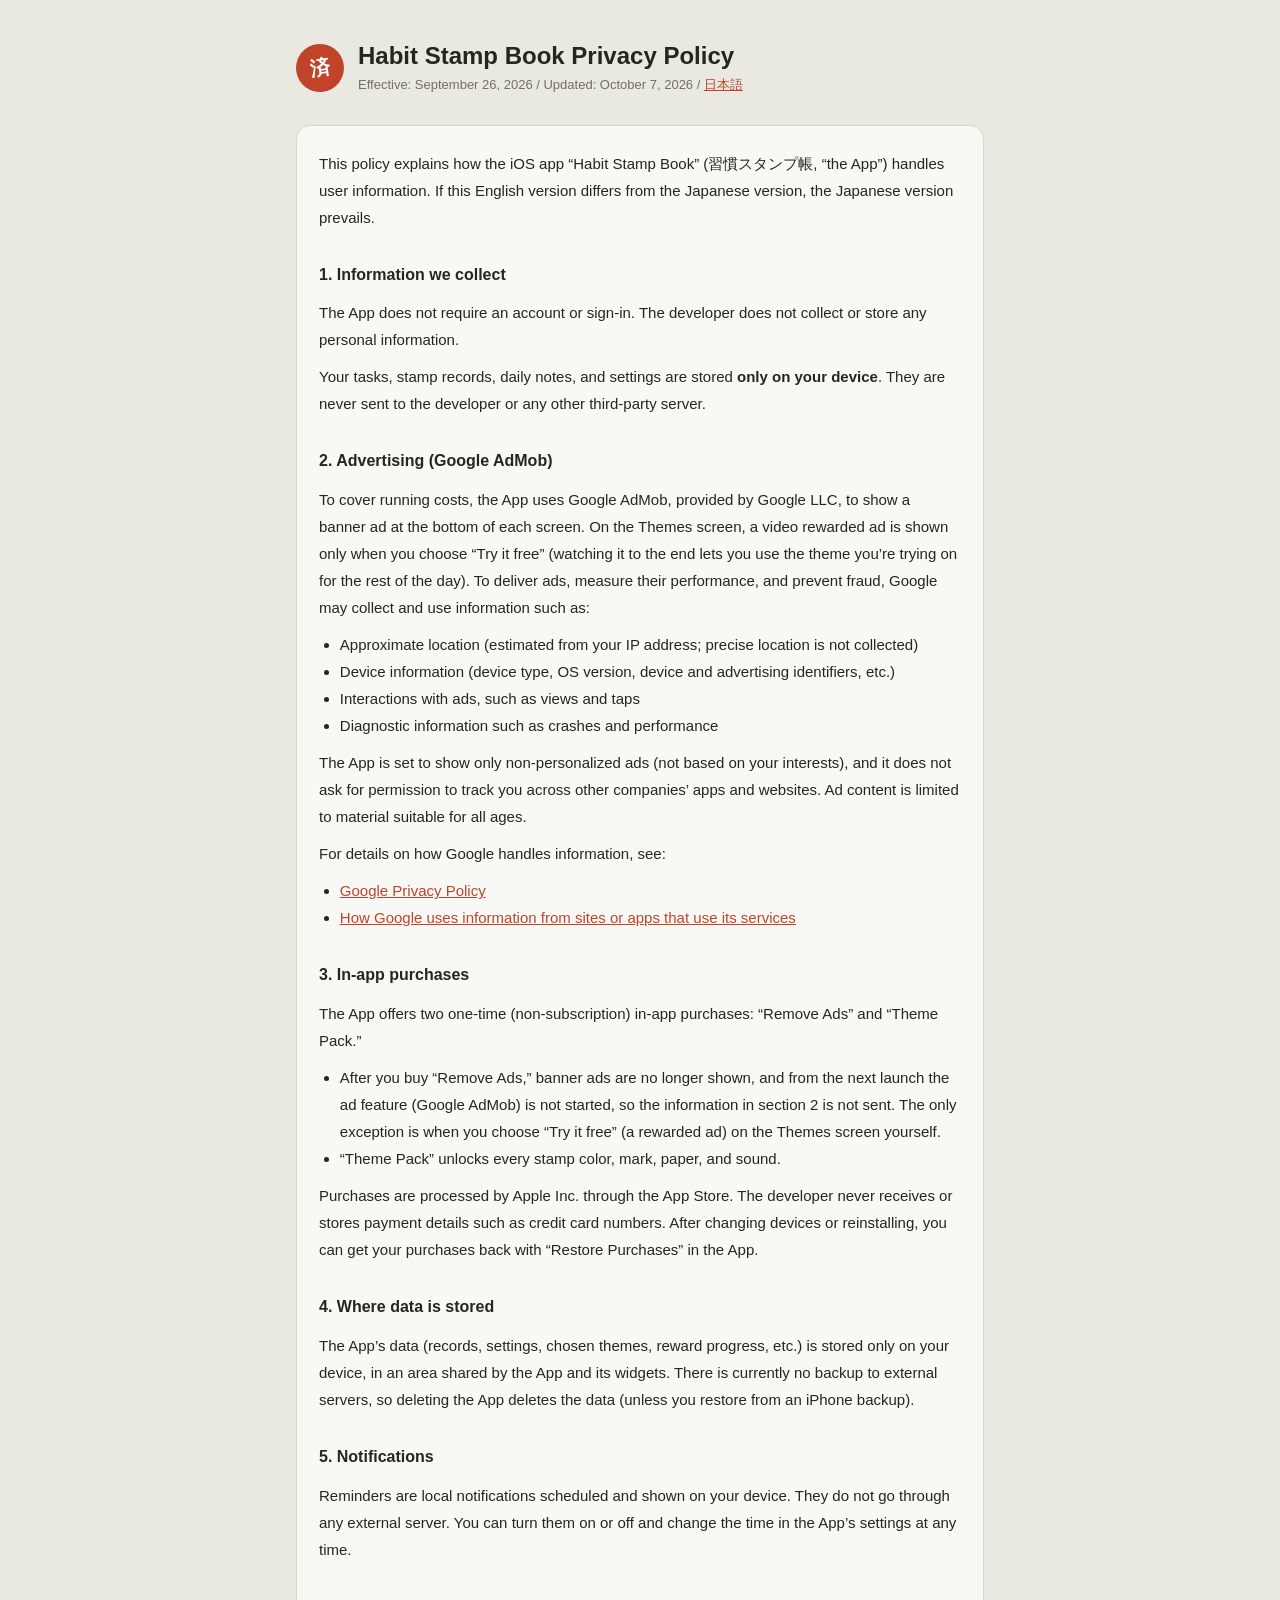
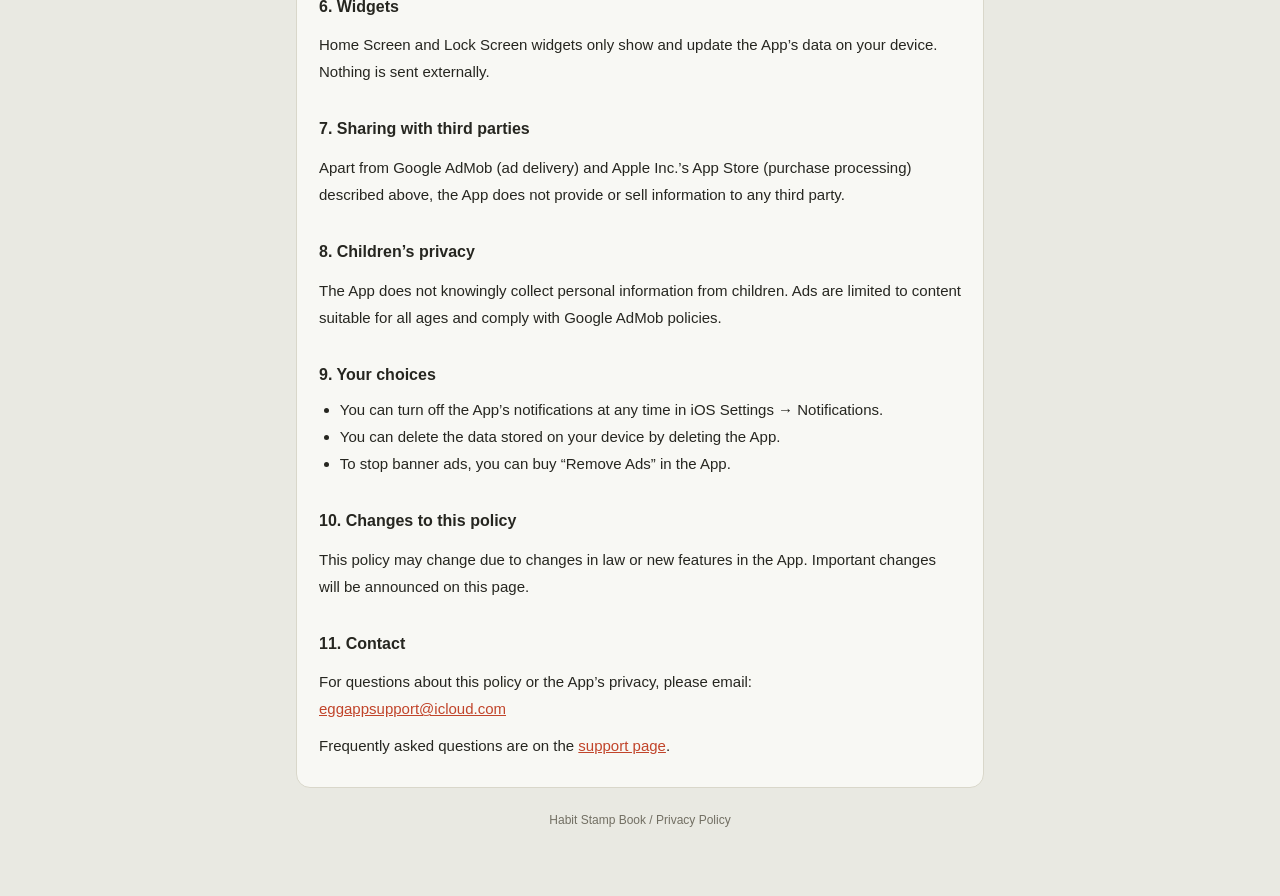
==== en/index.html @ 2d4dc134 "Add English pages and update for 1.2 (Settings tab, Theme Pack, rewarded ads) Co-Authored-By: Claude" ====
<!DOCTYPE html>
<html lang="en">
<head>
<meta charset="utf-8">
<meta name="viewport" content="width=device-width, initial-scale=1">
<title>Habit Stamp Book Privacy Policy</title>
<meta name="description" content="How the iOS app Habit Stamp Book handles user information">
<link rel="stylesheet" href="../style.css">
</head>
<body>
<main>
  <header>
    <div class="stamp" aria-hidden="true">済</div>
    <div>
      <h1>Habit Stamp Book Privacy Policy</h1>
      <p class="sub">Effective: September 26, 2026 / Updated: October 7, 2026 / <a href="../">日本語</a></p>
    </div>
  </header>

  <div class="card">
    <p style="margin-top:16px">This policy explains how the iOS app “Habit Stamp Book” (習慣スタンプ帳, “the App”) handles user information. If this English version differs from the Japanese version, the Japanese version prevails.</p>

    <h2>1. Information we collect</h2>
    <p>The App does not require an account or sign-in. The developer does not collect or store any personal information.</p>
    <p>Your tasks, stamp records, daily notes, and settings are stored <b>only on your device</b>. They are never sent to the developer or any other third-party server.</p>

    <h2>2. Advertising (Google AdMob)</h2>
    <p>To cover running costs, the App uses Google AdMob, provided by Google LLC, to show a banner ad at the bottom of each screen. On the Themes screen, a video rewarded ad is shown only when you choose “Try it free” (watching it to the end lets you use the theme you’re trying on for the rest of the day). To deliver ads, measure their performance, and prevent fraud, Google may collect and use information such as:</p>
    <ul>
      <li>Approximate location (estimated from your IP address; precise location is not collected)</li>
      <li>Device information (device type, OS version, device and advertising identifiers, etc.)</li>
      <li>Interactions with ads, such as views and taps</li>
      <li>Diagnostic information such as crashes and performance</li>
    </ul>
    <p>The App is set to show only non-personalized ads (not based on your interests), and it does not ask for permission to track you across other companies’ apps and websites. Ad content is limited to material suitable for all ages.</p>
    <p>For details on how Google handles information, see:</p>
    <ul>
      <li><a href="https://policies.google.com/privacy">Google Privacy Policy</a></li>
      <li><a href="https://policies.google.com/technologies/partner-sites">How Google uses information from sites or apps that use its services</a></li>
    </ul>

    <h2>3. In-app purchases</h2>
    <p>The App offers two one-time (non-subscription) in-app purchases: “Remove Ads” and “Theme Pack.”</p>
    <ul>
      <li>After you buy “Remove Ads,” banner ads are no longer shown, and from the next launch the ad feature (Google AdMob) is not started, so the information in section 2 is not sent. The only exception is when you choose “Try it free” (a rewarded ad) on the Themes screen yourself.</li>
      <li>“Theme Pack” unlocks every stamp color, mark, paper, and sound.</li>
    </ul>
    <p>Purchases are processed by Apple Inc. through the App Store. The developer never receives or stores payment details such as credit card numbers. After changing devices or reinstalling, you can get your purchases back with “Restore Purchases” in the App.</p>

    <h2>4. Where data is stored</h2>
    <p>The App’s data (records, settings, chosen themes, reward progress, etc.) is stored only on your device, in an area shared by the App and its widgets. There is currently no backup to external servers, so deleting the App deletes the data (unless you restore from an iPhone backup).</p>

    <h2>5. Notifications</h2>
    <p>Reminders are local notifications scheduled and shown on your device. They do not go through any external server. You can turn them on or off and change the time in the App’s settings at any time.</p>

    <h2>6. Widgets</h2>
    <p>Home Screen and Lock Screen widgets only show and update the App’s data on your device. Nothing is sent externally.</p>

    <h2>7. Sharing with third parties</h2>
    <p>Apart from Google AdMob (ad delivery) and Apple Inc.’s App Store (purchase processing) described above, the App does not provide or sell information to any third party.</p>

    <h2>8. Children’s privacy</h2>
    <p>The App does not knowingly collect personal information from children. Ads are limited to content suitable for all ages and comply with Google AdMob policies.</p>

    <h2>9. Your choices</h2>
    <ul>
      <li>You can turn off the App’s notifications at any time in iOS Settings → Notifications.</li>
      <li>You can delete the data stored on your device by deleting the App.</li>
      <li>To stop banner ads, you can buy “Remove Ads” in the App.</li>
    </ul>

    <h2>10. Changes to this policy</h2>
    <p>This policy may change due to changes in law or new features in the App. Important changes will be announced on this page.</p>

    <h2>11. Contact</h2>
    <p>For questions about this policy or the App’s privacy, please email:<br>
    <a href="mailto:eggappsupport@icloud.com">eggappsupport@icloud.com</a></p>
    <p>Frequently asked questions are on the <a href="support/">support page</a>.</p>
  </div>
  <footer>Habit Stamp Book / Privacy Policy</footer>
</main>
</body>
</html>
---- style.css ----
:root {
  --bg: #E9E9E2; --surface: #F8F8F4; --ink: #262620; --ink-soft: #726F63;
  --line: #D9D7CA; --accent: #C1442A; --wash: #F6EEE8;
  color-scheme: light dark;
}
@media (prefers-color-scheme: dark) {
  :root { --bg: #171713; --surface: #211F1A; --ink: #EFEBE0; --ink-soft: #A6A192;
          --line: #383527; --accent: #E2643F; --wash: #2C2117; }
}
* { box-sizing: border-box; }
body {
  margin: 0; background: var(--bg); color: var(--ink);
  font-family: -apple-system, "Hiragino Sans", "Hiragino Kaku Gothic ProN", "Noto Sans JP", sans-serif;
  line-height: 1.8; -webkit-text-size-adjust: 100%;
}
main { max-width: 720px; margin: 0 auto; padding: 40px 16px 64px; }
header { display: flex; align-items: center; gap: 14px; margin-bottom: 28px; }
.stamp {
  flex: none; width: 48px; height: 48px; border-radius: 50%; background: var(--accent); color: #FFFDFA;
  display: flex; align-items: center; justify-content: center; font-weight: 700; font-size: 20px;
  transform: rotate(-8deg);
}
h1 { font-size: 24px; margin: 0; line-height: 1.3; }
.sub { color: var(--ink-soft); font-size: 13px; margin: 2px 0 0; }
.card { background: var(--surface); border: 1px solid var(--line); border-radius: 14px; padding: 8px 22px 18px; }
h2 { font-size: 16px; margin: 26px 0 6px; padding-top: 4px; }
h2:first-child { margin-top: 14px; }
p, li { font-size: 15px; }
ul { padding-left: 1.3em; margin: 6px 0; }
a { color: var(--accent); }
.note { background: var(--wash); border-radius: 8px; padding: 10px 14px; font-size: 14px; }
footer { color: var(--ink-soft); font-size: 12px; margin-top: 22px; text-align: center; }
.card p { margin: 10px 0; }
footer a { color: var(--ink-soft); }
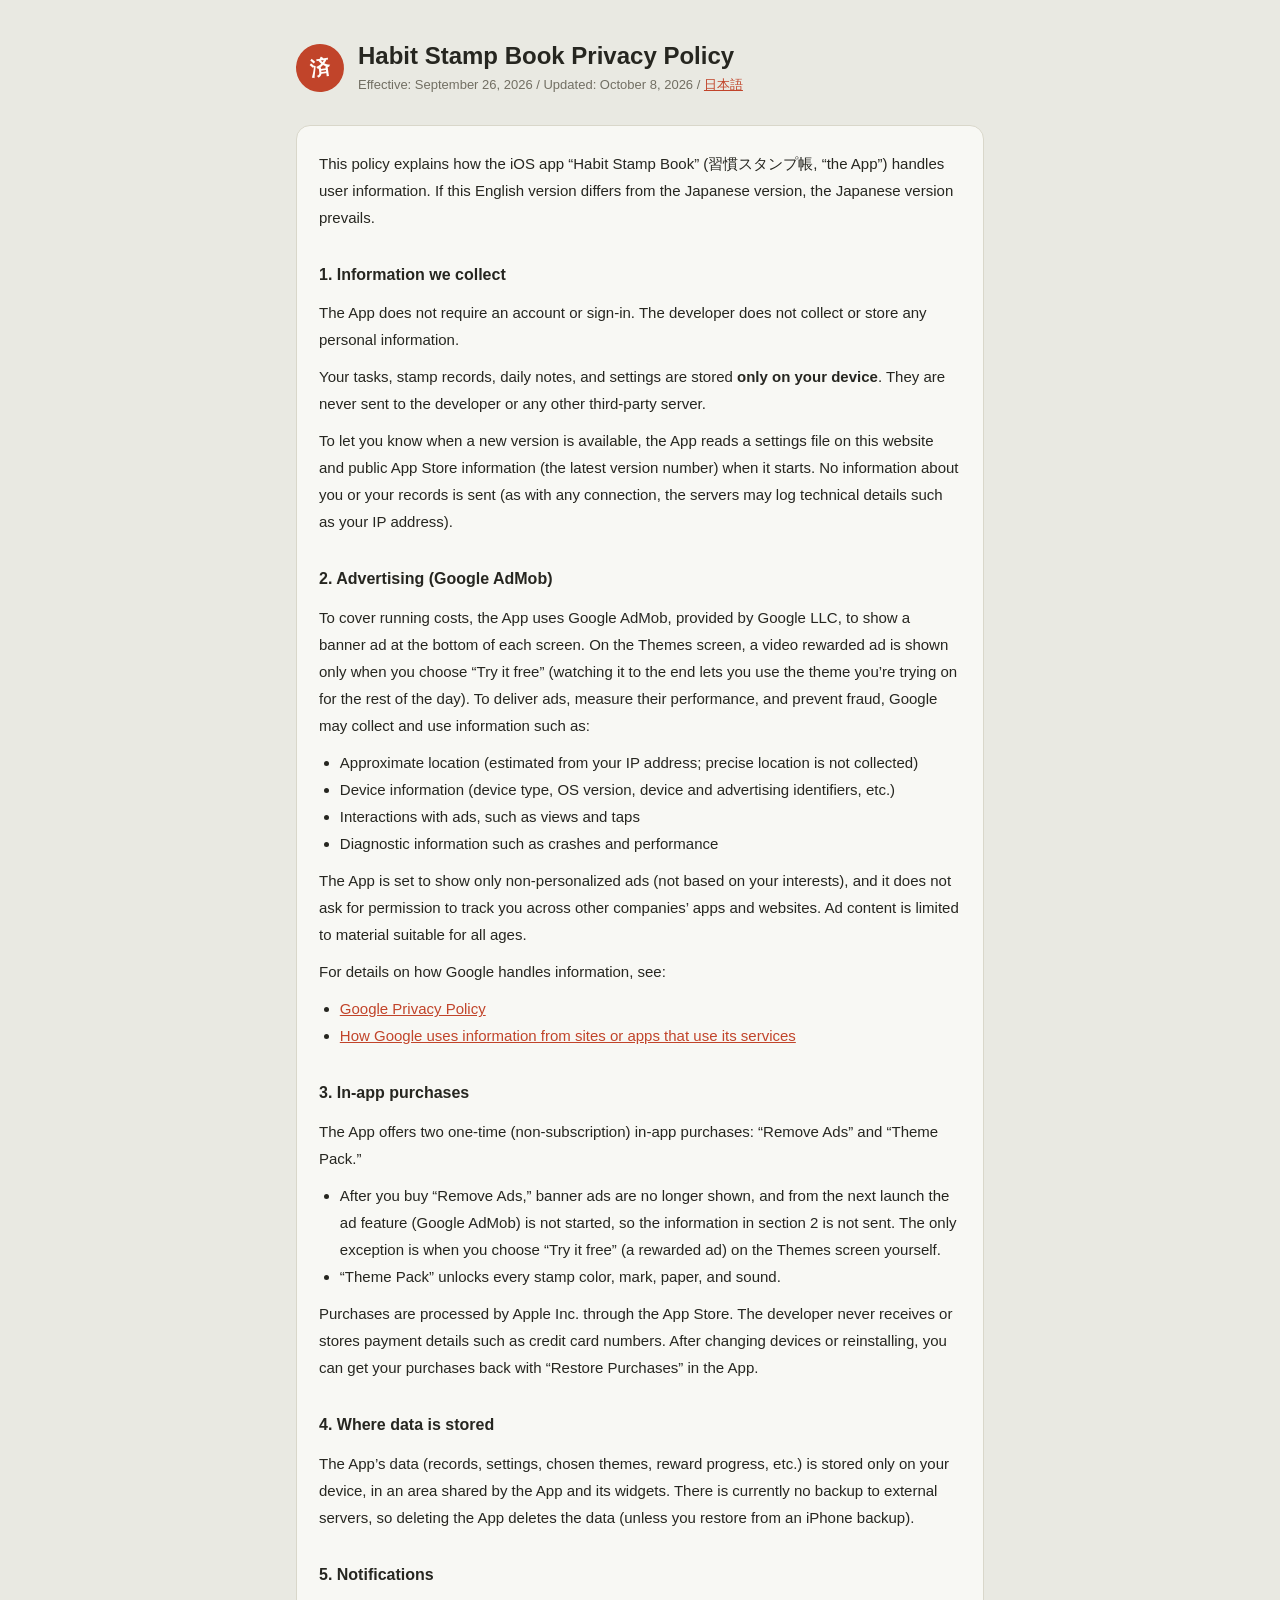
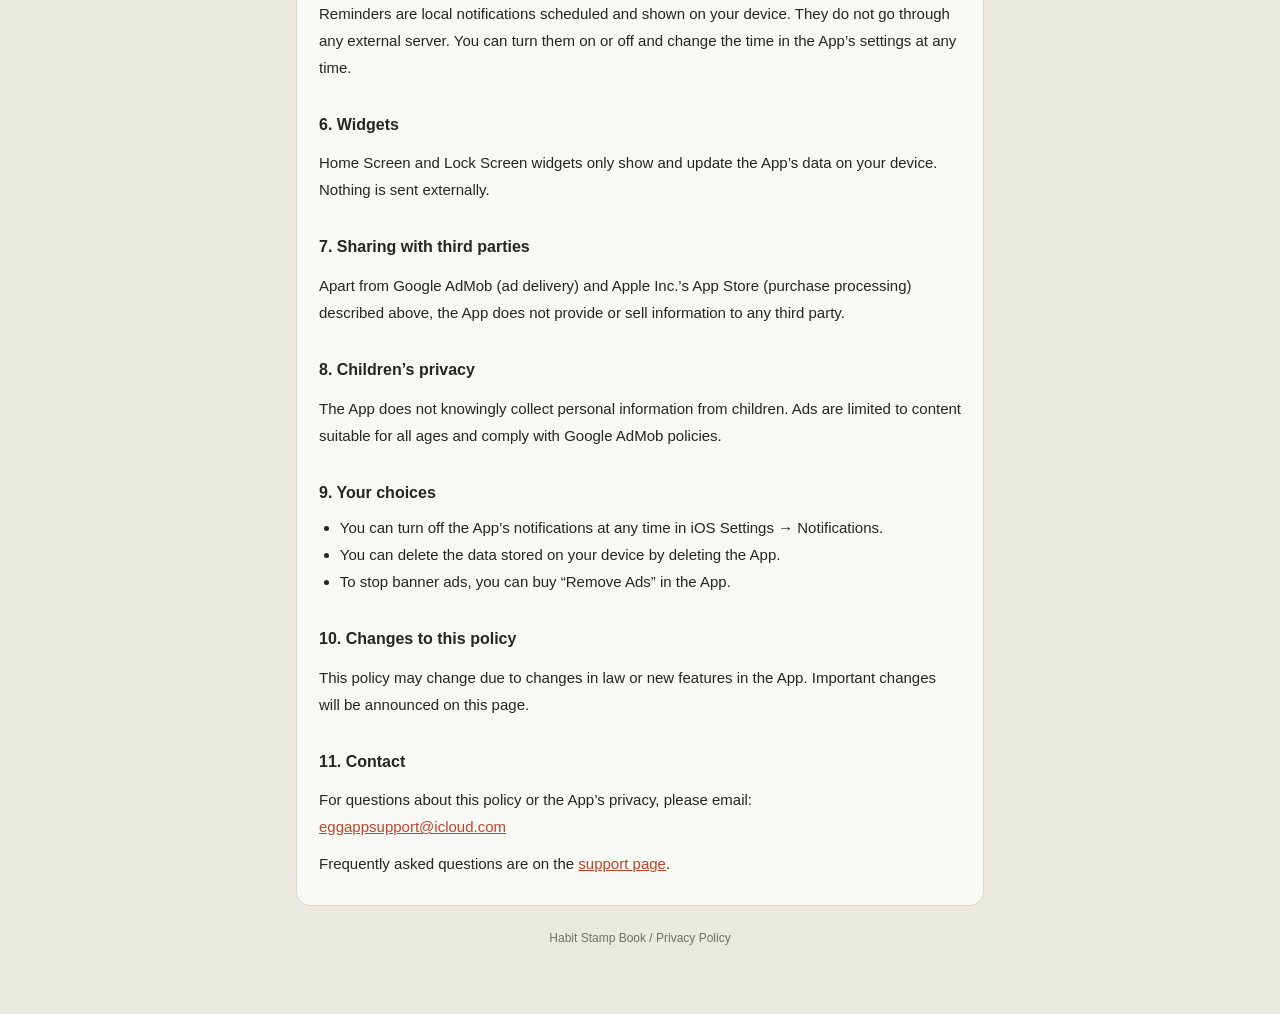
==== commit d5e95263: "Add update.json and mention the new-version check in the privacy policy Co-Authored-By: Claude Opus " ====
--- a/en/index.html
+++ b/en/index.html
@@ -13,7 +13,7 @@
     <div class="stamp" aria-hidden="true">済</div>
     <div>
       <h1>Habit Stamp Book Privacy Policy</h1>
-      <p class="sub">Effective: September 26, 2026 / Updated: October 7, 2026 / <a href="../">日本語</a></p>
+      <p class="sub">Effective: September 26, 2026 / Updated: October 8, 2026 / <a href="../">日本語</a></p>
     </div>
   </header>
 
@@ -23,6 +23,7 @@
     <h2>1. Information we collect</h2>
     <p>The App does not require an account or sign-in. The developer does not collect or store any personal information.</p>
     <p>Your tasks, stamp records, daily notes, and settings are stored <b>only on your device</b>. They are never sent to the developer or any other third-party server.</p>
+    <p>To let you know when a new version is available, the App reads a settings file on this website and public App Store information (the latest version number) when it starts. No information about you or your records is sent (as with any connection, the servers may log technical details such as your IP address).</p>
 
     <h2>2. Advertising (Google AdMob)</h2>
     <p>To cover running costs, the App uses Google AdMob, provided by Google LLC, to show a banner ad at the bottom of each screen. On the Themes screen, a video rewarded ad is shown only when you choose “Try it free” (watching it to the end lets you use the theme you’re trying on for the rest of the day). To deliver ads, measure their performance, and prevent fraud, Google may collect and use information such as:</p>
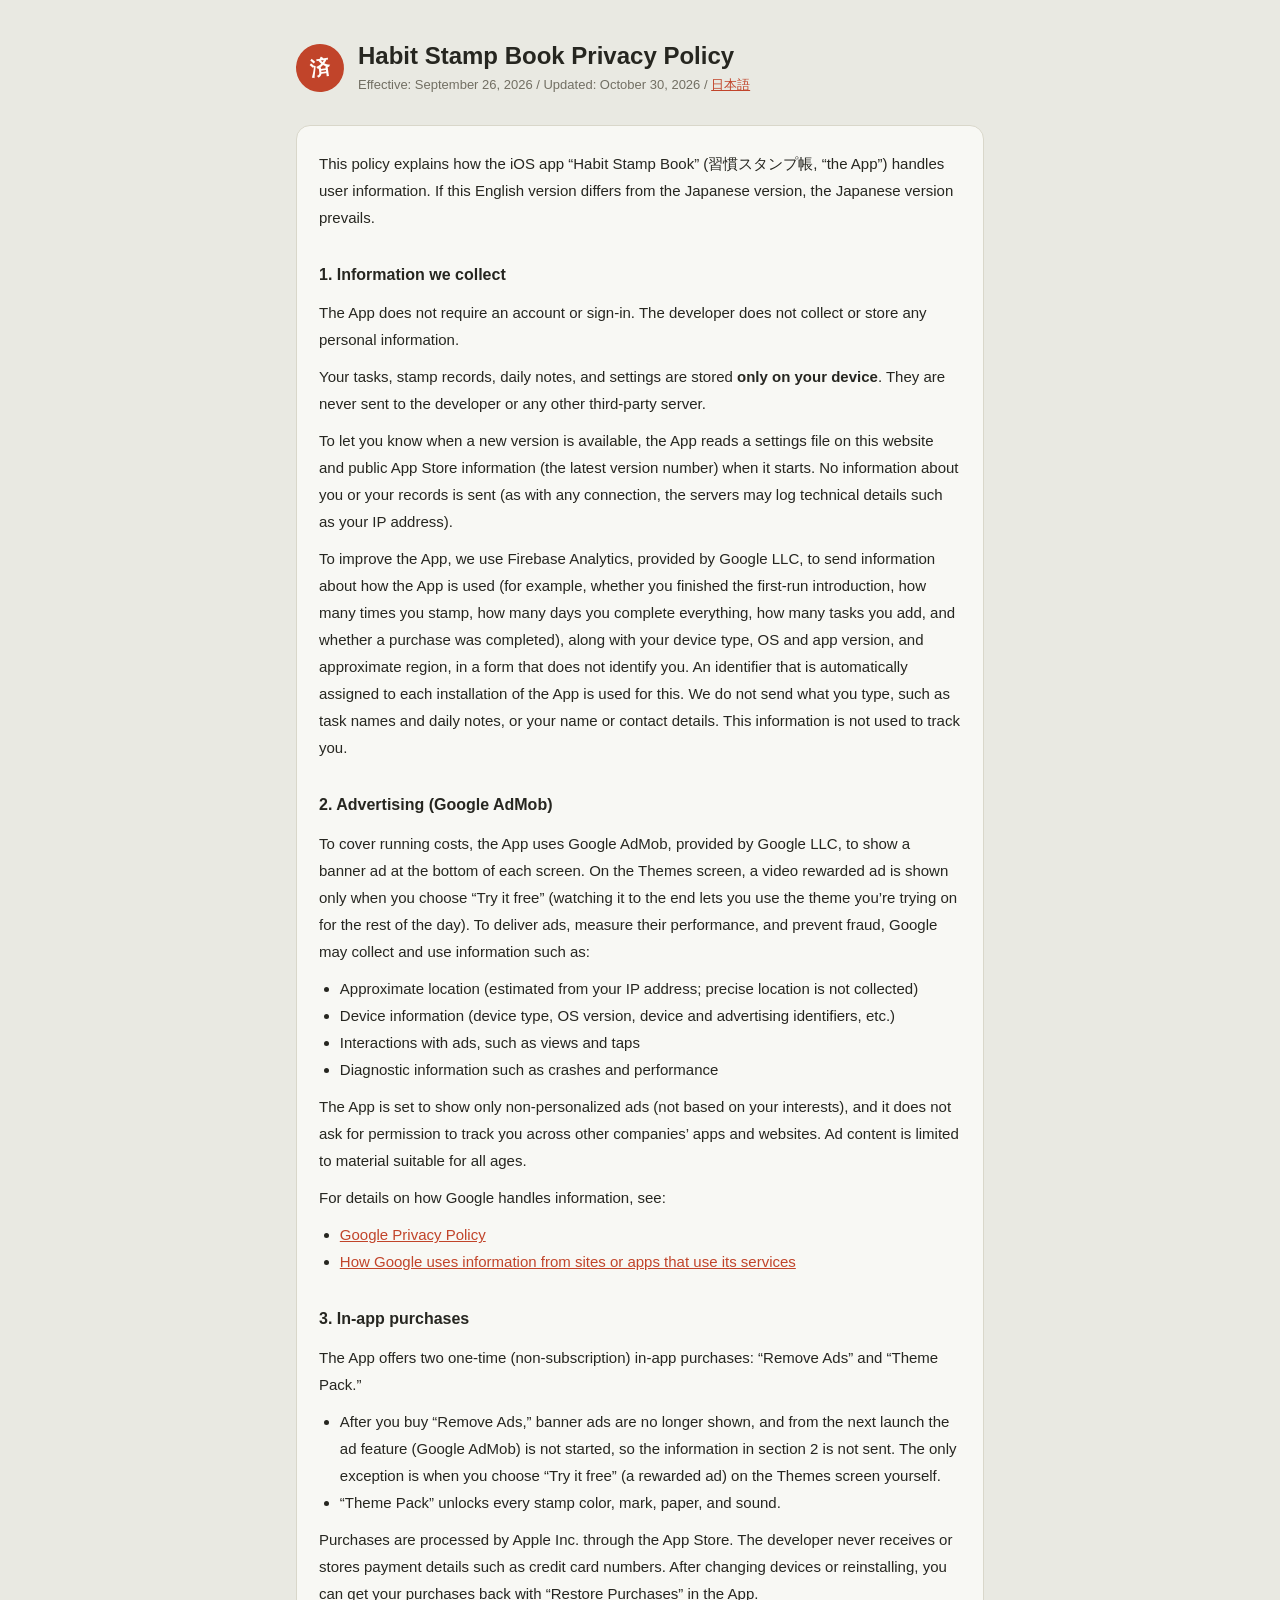
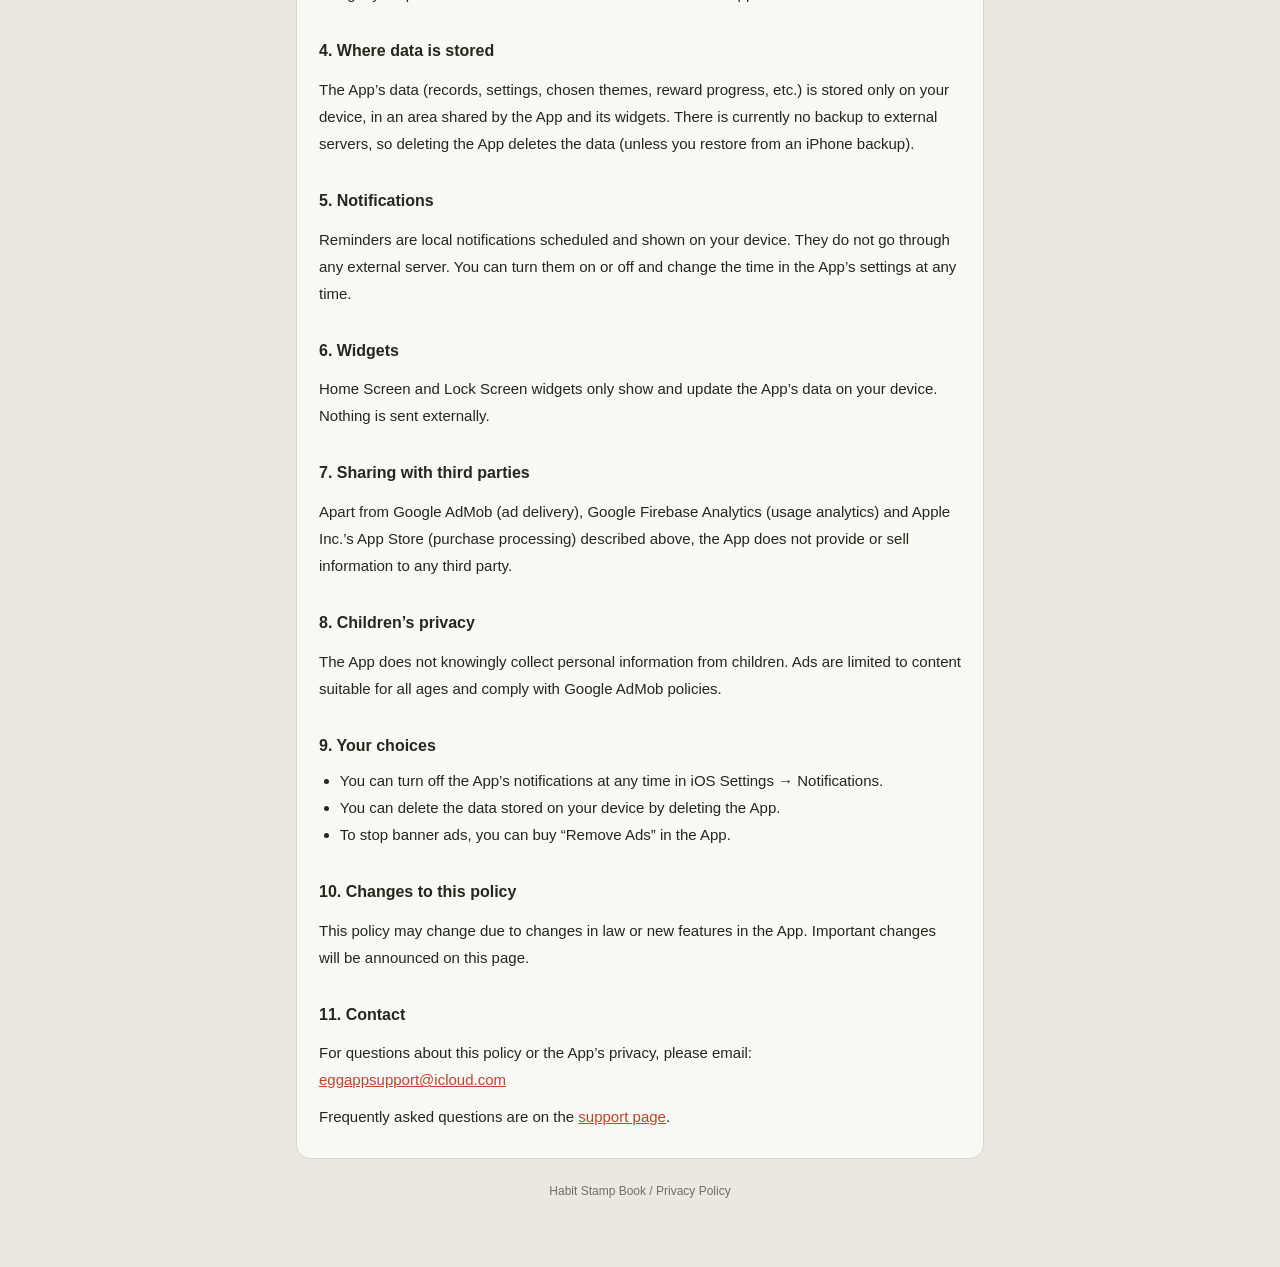
==== commit 353ec66a: "Add Firebase Analytics (usage statistics) to the privacy policy for 1.6 Co-Authored-By: Claude Sonne" ====
--- a/en/index.html
+++ b/en/index.html
@@ -13,7 +13,7 @@
     <div class="stamp" aria-hidden="true">済</div>
     <div>
       <h1>Habit Stamp Book Privacy Policy</h1>
-      <p class="sub">Effective: September 26, 2026 / Updated: October 8, 2026 / <a href="../">日本語</a></p>
+      <p class="sub">Effective: September 26, 2026 / Updated: October 30, 2026 / <a href="../">日本語</a></p>
     </div>
   </header>
 
@@ -24,6 +24,7 @@
     <p>The App does not require an account or sign-in. The developer does not collect or store any personal information.</p>
     <p>Your tasks, stamp records, daily notes, and settings are stored <b>only on your device</b>. They are never sent to the developer or any other third-party server.</p>
     <p>To let you know when a new version is available, the App reads a settings file on this website and public App Store information (the latest version number) when it starts. No information about you or your records is sent (as with any connection, the servers may log technical details such as your IP address).</p>
+    <p>To improve the App, we use Firebase Analytics, provided by Google LLC, to send information about how the App is used (for example, whether you finished the first-run introduction, how many times you stamp, how many days you complete everything, how many tasks you add, and whether a purchase was completed), along with your device type, OS and app version, and approximate region, in a form that does not identify you. An identifier that is automatically assigned to each installation of the App is used for this. We do not send what you type, such as task names and daily notes, or your name or contact details. This information is not used to track you.</p>
 
     <h2>2. Advertising (Google AdMob)</h2>
     <p>To cover running costs, the App uses Google AdMob, provided by Google LLC, to show a banner ad at the bottom of each screen. On the Themes screen, a video rewarded ad is shown only when you choose “Try it free” (watching it to the end lets you use the theme you’re trying on for the rest of the day). To deliver ads, measure their performance, and prevent fraud, Google may collect and use information such as:</p>
@@ -58,7 +59,7 @@
     <p>Home Screen and Lock Screen widgets only show and update the App’s data on your device. Nothing is sent externally.</p>
 
     <h2>7. Sharing with third parties</h2>
-    <p>Apart from Google AdMob (ad delivery) and Apple Inc.’s App Store (purchase processing) described above, the App does not provide or sell information to any third party.</p>
+    <p>Apart from Google AdMob (ad delivery), Google Firebase Analytics (usage analytics) and Apple Inc.’s App Store (purchase processing) described above, the App does not provide or sell information to any third party.</p>
 
     <h2>8. Children’s privacy</h2>
     <p>The App does not knowingly collect personal information from children. Ads are limited to content suitable for all ages and comply with Google AdMob policies.</p>
